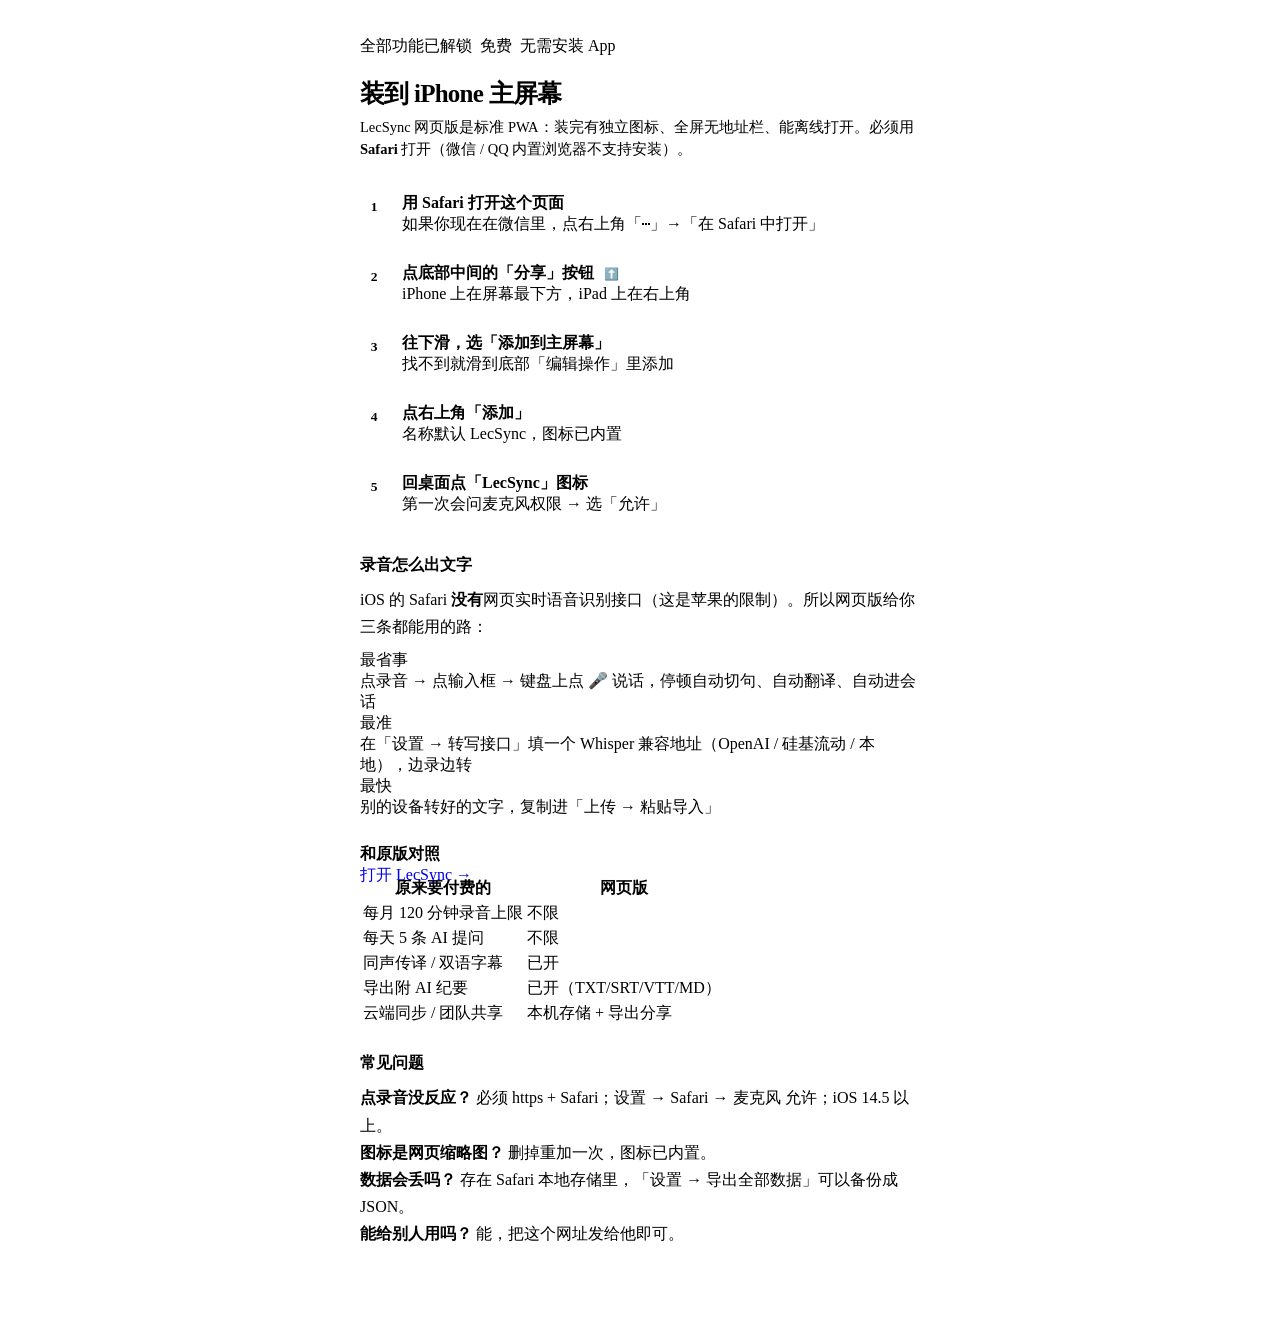
==== ios.html @ d0fb8915 "add ios.html" ====
<!doctype html>
<html lang="zh-CN">
<head>
<meta charset="utf-8">
<title>iPhone 安装指南 · LecSync</title>
<meta name="viewport" content="width=device-width,initial-scale=1,viewport-fit=cover">
<meta name="apple-mobile-web-app-capable" content="yes">
<meta name="apple-mobile-web-app-title" content="LecSync">
<meta name="theme-color" content="#ffffff">
<link rel="manifest" href="manifest.webmanifest">
<link rel="apple-touch-icon" href="icon-180.png">
<link rel="stylesheet" href="assets/css/app.css">
<style>
  .wrap{max-width:560px;margin:0 auto;padding:calc(env(safe-area-inset-top,0px) + 28px) 20px calc(env(safe-area-inset-bottom,0px) + 30px)}
  .step{display:flex;gap:14px;padding:14px 0;border-bottom:1px solid var(--line)}
  .step:last-child{border-bottom:0}
  .num{width:28px;height:28px;border-radius:9px;background:var(--accent);color:var(--accent-ink);display:grid;place-items:center;font-weight:700;font-size:13.5px;flex:none}
  .cta{position:sticky;bottom:0;padding:14px 0 calc(env(safe-area-inset-bottom,0px) + 14px);background:linear-gradient(to top,var(--bg) 60%,transparent)}
  .kbd{font-family:var(--mono);font-size:12px;background:var(--surface-2);padding:2px 6px;border-radius:6px}
  h1{font-size:25px;font-weight:740;letter-spacing:-.03em;margin:0 0 6px}
  .lead{font-size:14.5px;color:var(--text-2);line-height:1.55;margin:0 0 18px}
  .badge-row{display:flex;gap:8px;flex-wrap:wrap;margin-bottom:20px}
</style>
</head>
<body>
<div class="wrap">
  <div class="badge-row">
    <span class="badge pro">全部功能已解锁</span>
    <span class="badge ok">免费</span>
    <span class="badge">无需安装 App</span>
  </div>
  <h1>装到 iPhone 主屏幕</h1>
  <p class="lead">LecSync 网页版是标准 PWA：装完有独立图标、全屏无地址栏、能离线打开。必须用 <b>Safari</b> 打开（微信 / QQ 内置浏览器不支持安装）。</p>

  <div class="card">
    <div class="step"><div class="num">1</div><div>
      <div class="small" style="font-weight:660">用 Safari 打开这个页面</div>
      <div class="tiny dim">如果你现在在微信里，点右上角「⋯」→「在 Safari 中打开」</div>
    </div></div>
    <div class="step"><div class="num">2</div><div>
      <div class="small" style="font-weight:660">点底部中间的「分享」按钮 <span class="kbd">⬆️</span></div>
      <div class="tiny dim">iPhone 上在屏幕最下方，iPad 上在右上角</div>
    </div></div>
    <div class="step"><div class="num">3</div><div>
      <div class="small" style="font-weight:660">往下滑，选「添加到主屏幕」</div>
      <div class="tiny dim">找不到就滑到底部「编辑操作」里添加</div>
    </div></div>
    <div class="step"><div class="num">4</div><div>
      <div class="small" style="font-weight:660">点右上角「添加」</div>
      <div class="tiny dim">名称默认 LecSync，图标已内置</div>
    </div></div>
    <div class="step"><div class="num">5</div><div>
      <div class="small" style="font-weight:660">回桌面点「LecSync」图标</div>
      <div class="tiny dim">第一次会问麦克风权限 → 选「允许」</div>
    </div></div>
  </div>

  <h2 style="font-size:16px;font-weight:700;margin:26px 0 10px">录音怎么出文字</h2>
  <div class="card">
    <div class="tiny muted" style="line-height:1.7">
      iOS 的 Safari <b>没有</b>网页实时语音识别接口（这是苹果的限制）。所以网页版给你三条都能用的路：
    </div>
    <div class="stack" style="margin-top:10px">
      <div class="row" style="gap:10px"><span class="badge ok">最省事</span><div class="small">点录音 → 点输入框 → 键盘上点 🎤 说话，停顿自动切句、自动翻译、自动进会话</div></div>
      <div class="row" style="gap:10px"><span class="badge">最准</span><div class="small">在「设置 → 转写接口」填一个 Whisper 兼容地址（OpenAI / 硅基流动 / 本地），边录边转</div></div>
      <div class="row" style="gap:10px"><span class="badge">最快</span><div class="small">别的设备转好的文字，复制进「上传 → 粘贴导入」</div></div>
    </div>
  </div>

  <h2 style="font-size:16px;font-weight:700;margin:26px 0 10px">和原版对照</h2>
  <div class="card" style="padding:0">
    <table class="min">
      <tr><th>原来要付费的</th><th>网页版</th></tr>
      <tr><td>每月 120 分钟录音上限</td><td>不限</td></tr>
      <tr><td>每天 5 条 AI 提问</td><td>不限</td></tr>
      <tr><td>同声传译 / 双语字幕</td><td>已开</td></tr>
      <tr><td>导出附 AI 纪要</td><td>已开（TXT/SRT/VTT/MD）</td></tr>
      <tr><td>云端同步 / 团队共享</td><td>本机存储 + 导出分享</td></tr>
    </table>
  </div>

  <h2 style="font-size:16px;font-weight:700;margin:26px 0 10px">常见问题</h2>
  <div class="card">
    <div class="stack sm tiny" style="line-height:1.7">
      <div><b>点录音没反应？</b> 必须 https + Safari；设置 → Safari → 麦克风 允许；iOS 14.5 以上。</div>
      <div><b>图标是网页缩略图？</b> 删掉重加一次，图标已内置。</div>
      <div><b>数据会丢吗？</b> 存在 Safari 本地存储里，「设置 → 导出全部数据」可以备份成 JSON。</div>
      <div><b>能给别人用吗？</b> 能，把这个网址发给他即可。</div>
    </div>
  </div>

  <div class="cta">
    <a class="btn primary block" href="./index.html" style="text-decoration:none">打开 LecSync →</a>
  </div>
</div>
</body>
</html>
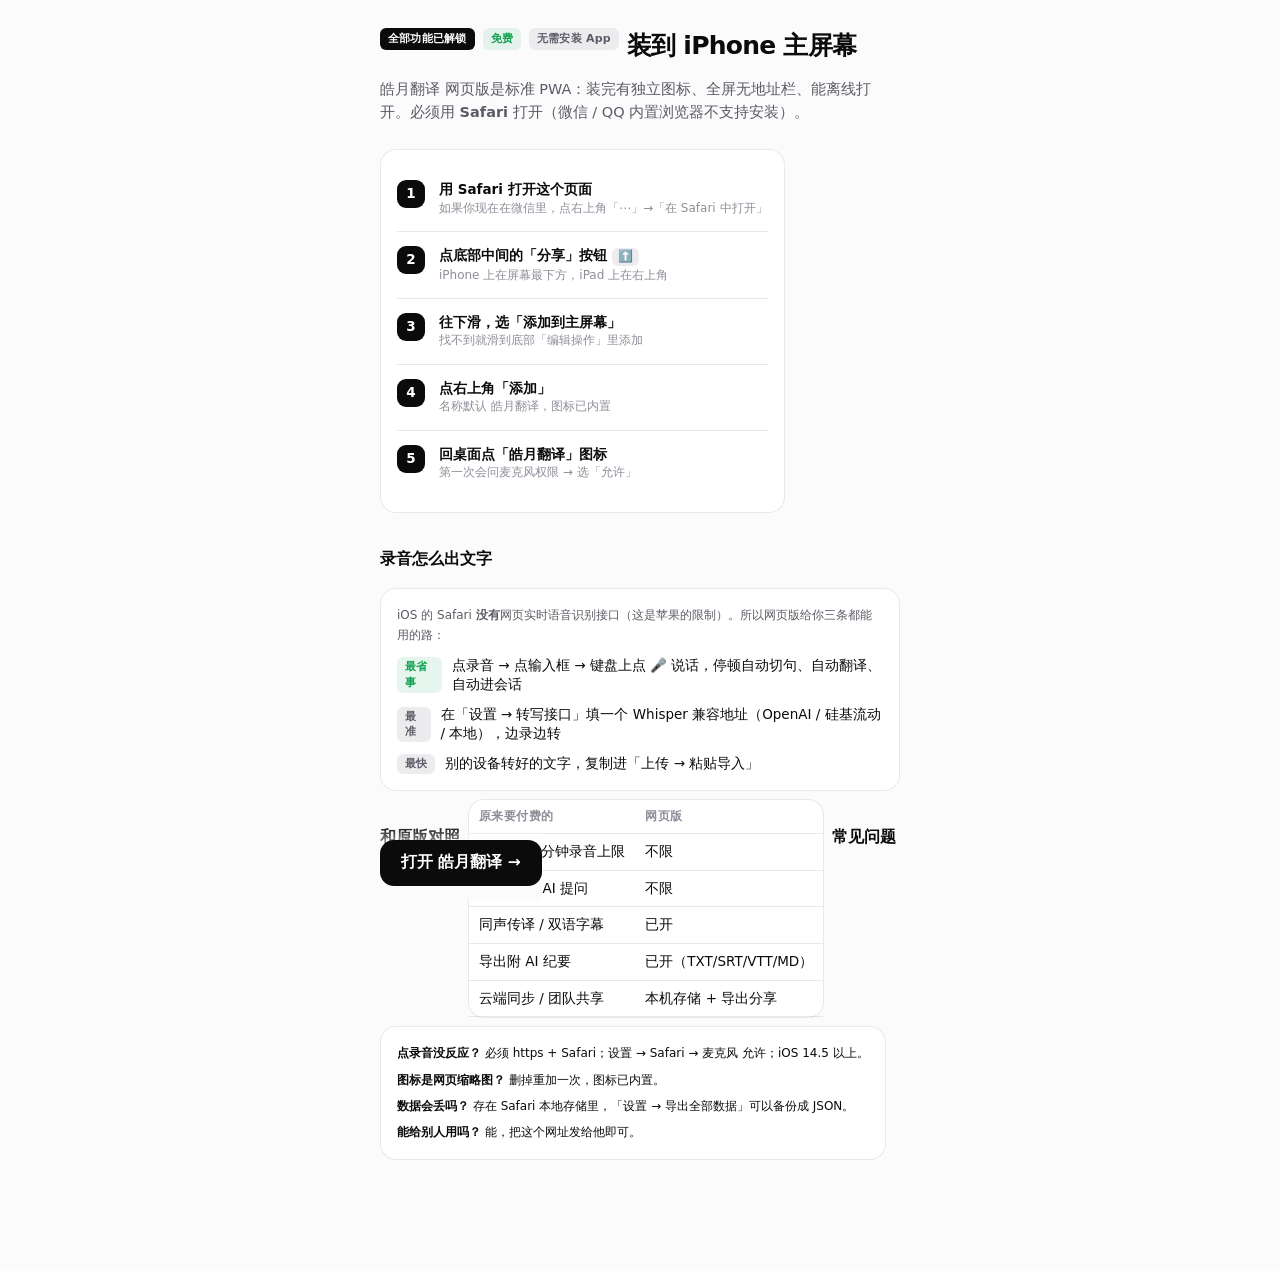
==== commit faa7e08e: "add ios.html" ====
--- a/ios.html
+++ b/ios.html
@@ -2,10 +2,10 @@
 <html lang="zh-CN">
 <head>
 <meta charset="utf-8">
-<title>iPhone 安装指南 · LecSync</title>
+<title>iPhone 安装指南 · 皓月翻译</title>
 <meta name="viewport" content="width=device-width,initial-scale=1,viewport-fit=cover">
 <meta name="apple-mobile-web-app-capable" content="yes">
-<meta name="apple-mobile-web-app-title" content="LecSync">
+<meta name="apple-mobile-web-app-title" content="皓月翻译">
 <meta name="theme-color" content="#ffffff">
 <link rel="manifest" href="manifest.webmanifest">
 <link rel="apple-touch-icon" href="icon-180.png">
@@ -30,7 +30,7 @@
     <span class="badge">无需安装 App</span>
   </div>
   <h1>装到 iPhone 主屏幕</h1>
-  <p class="lead">LecSync 网页版是标准 PWA：装完有独立图标、全屏无地址栏、能离线打开。必须用 <b>Safari</b> 打开（微信 / QQ 内置浏览器不支持安装）。</p>
+  <p class="lead">皓月翻译 网页版是标准 PWA：装完有独立图标、全屏无地址栏、能离线打开。必须用 <b>Safari</b> 打开（微信 / QQ 内置浏览器不支持安装）。</p>
 
   <div class="card">
     <div class="step"><div class="num">1</div><div>
@@ -47,10 +47,10 @@
     </div></div>
     <div class="step"><div class="num">4</div><div>
       <div class="small" style="font-weight:660">点右上角「添加」</div>
-      <div class="tiny dim">名称默认 LecSync，图标已内置</div>
+      <div class="tiny dim">名称默认 皓月翻译，图标已内置</div>
     </div></div>
     <div class="step"><div class="num">5</div><div>
-      <div class="small" style="font-weight:660">回桌面点「LecSync」图标</div>
+      <div class="small" style="font-weight:660">回桌面点「皓月翻译」图标</div>
       <div class="tiny dim">第一次会问麦克风权限 → 选「允许」</div>
     </div></div>
   </div>
@@ -90,7 +90,7 @@
   </div>
 
   <div class="cta">
-    <a class="btn primary block" href="./index.html" style="text-decoration:none">打开 LecSync →</a>
+    <a class="btn primary block" href="./index.html" style="text-decoration:none">打开 皓月翻译 →</a>
   </div>
 </div>
 </body>
--- a/assets/css/app.css
+++ b/assets/css/app.css
@@ -0,0 +1,326 @@
+/* LecSync Web · design system
+   monochrome (matches LecSync wordmark icon) + live-red + soft neutral surfaces */
+:root{
+  --bg:#fbfbfc; --bg-elev:#ffffff; --surface:#f4f4f6; --surface-2:#ececef;
+  --text:#0b0b0c; --text-2:#5c5c66; --text-3:#8e8e99;
+  --line:rgba(0,0,0,.085); --line-strong:rgba(0,0,0,.14);
+  --accent:#0b0b0c; --accent-ink:#ffffff;
+  --live:#ff3b30; --live-soft:rgba(255,59,48,.1);
+  --ok:#12a150; --ok-soft:rgba(18,161,80,.1);
+  --warn:#b26a00;
+  --blue:#2f6df6;
+  --radius:16px; --radius-sm:12px; --radius-lg:24px;
+  --tab-h:62px;
+  --sat:env(safe-area-inset-top,0px); --sab:env(safe-area-inset-bottom,0px);
+  --font:-apple-system,BlinkMacSystemFont,"SF Pro Text","Helvetica Neue","PingFang SC","Hiragino Sans GB","Microsoft YaHei",system-ui,sans-serif;
+  --mono:ui-monospace,SFMono-Regular,Menlo,Consolas,monospace;
+}
+@media (prefers-color-scheme:dark){
+  :root[data-theme="auto"]{
+    --bg:#0a0a0b; --bg-elev:#121214; --surface:#1a1a1d; --surface-2:#232327;
+    --text:#f4f4f5; --text-2:#a5a5ad; --text-3:#75757e;
+    --line:rgba(255,255,255,.1); --line-strong:rgba(255,255,255,.18);
+    --accent:#f4f4f5; --accent-ink:#0a0a0b; --live:#ff453a;
+    --blue:#6a9bff;
+  }
+}
+:root[data-theme="dark"]{
+  --bg:#0a0a0b; --bg-elev:#121214; --surface:#1a1a1d; --surface-2:#232327;
+  --text:#f4f4f5; --text-2:#a5a5ad; --text-3:#75757e;
+  --line:rgba(255,255,255,.1); --line-strong:rgba(255,255,255,.18);
+  --accent:#f4f4f5; --accent-ink:#0a0a0b; --live:#ff453a; --blue:#6a9bff;
+}
+*,*::before,*::after{box-sizing:border-box;-webkit-tap-highlight-color:transparent}
+html,body{margin:0;padding:0;height:100%}
+body{
+  background:var(--bg); color:var(--text); font-family:var(--font);
+  font-size:16px; line-height:1.45; -webkit-font-smoothing:antialiased;
+  overscroll-behavior-y:none;
+}
+button{font:inherit;color:inherit;background:none;border:0;padding:0;cursor:pointer}
+input,textarea,select{font:inherit;color:inherit}
+a{color:var(--blue);text-decoration:none}
+img{max-width:100%;display:block}
+::selection{background:var(--accent);color:var(--accent-ink)}
+
+/* ---------- shell ---------- */
+#app{display:flex;flex-direction:column;height:100dvh;max-width:640px;margin:0 auto;position:relative;background:var(--bg)}
+@media (min-width:700px){
+  #app{border-left:1px solid var(--line);border-right:1px solid var(--line)}
+}
+.view{flex:1;overflow-y:auto;overflow-x:hidden;-webkit-overflow-scrolling:touch;padding-bottom:calc(var(--tab-h) + var(--sab) + 12px);scroll-behavior:smooth}
+.view.no-tab{padding-bottom:calc(var(--sab) + 16px)}
+.view.pad{padding-left:18px;padding-right:18px}
+.view::-webkit-scrollbar{width:0}
+
+/* header */
+.hdr{position:sticky;top:0;z-index:30;display:flex;align-items:center;gap:12px;
+  padding:calc(var(--sat) + 10px) 16px 10px;background:color-mix(in srgb,var(--bg) 82%,transparent);
+  backdrop-filter:saturate(180%) blur(18px);-webkit-backdrop-filter:saturate(180%) blur(18px);
+  border-bottom:1px solid transparent}
+.hdr.bordered{border-bottom-color:var(--line)}
+.hdr .h-title{font-size:17px;font-weight:650;letter-spacing:-.01em;flex:1;min-width:0;
+  white-space:nowrap;overflow:hidden;text-overflow:ellipsis}
+.hdr .h-title small{display:block;font-size:12px;font-weight:500;color:var(--text-3);letter-spacing:0}
+.iconbtn{width:38px;height:38px;border-radius:12px;display:grid;place-items:center;color:var(--text);
+  transition:background .15s}
+.iconbtn:active{background:var(--surface)}
+.iconbtn svg{width:21px;height:21px}
+.hdr-actions{display:flex;gap:2px;align-items:center}
+
+/* tab bar */
+.tabbar{position:fixed;left:0;right:0;bottom:0;z-index:40;
+  display:grid;grid-template-columns:repeat(4,1fr);align-items:end;
+  height:calc(var(--tab-h) + var(--sab));padding-bottom:var(--sab);
+  background:color-mix(in srgb,var(--bg-elev) 88%,transparent);
+  backdrop-filter:saturate(180%) blur(22px);-webkit-backdrop-filter:saturate(180%) blur(22px);
+  border-top:1px solid var(--line)}
+@media (min-width:700px){.tabbar{max-width:640px;margin:0 auto}}
+.tab{display:flex;flex-direction:column;align-items:center;justify-content:center;gap:3px;
+  height:var(--tab-h);color:var(--text-3);font-size:10.5px;font-weight:600;letter-spacing:.01em}
+.tab svg{width:23px;height:23px;stroke-width:1.9}
+.tab.on{color:var(--text)}
+.tab.on svg{stroke-width:2.15}
+.tab .dotwrap{position:relative}
+.tab .dot{position:absolute;top:-2px;right:-4px;width:7px;height:7px;border-radius:50%;background:var(--live);display:none}
+.tab.rec .dotwrap.on .dot{display:block}
+
+/* ---------- primitives ---------- */
+.card{background:var(--bg-elev);border:1px solid var(--line);border-radius:var(--radius);padding:16px}
+.card.flat{background:var(--surface);border-color:transparent}
+.row{display:flex;align-items:center;gap:12px}
+.row.between{justify-content:space-between}
+.col{display:flex;flex-direction:column}
+.grow{flex:1;min-width:0}
+.muted{color:var(--text-2)}
+.dim{color:var(--text-3)}
+.tiny{font-size:12px}
+.small{font-size:13.5px}
+.mono{font-family:var(--mono);font-variant-numeric:tabular-nums}
+.ellip{white-space:nowrap;overflow:hidden;text-overflow:ellipsis}
+.center{text-align:center}
+.stack{display:flex;flex-direction:column;gap:10px}
+.stack.lg{gap:16px}
+.stack.sm{gap:6px}
+.wrap{display:flex;flex-wrap:wrap;gap:8px}
+.hidden{display:none!important}
+.spacer{height:12px}
+hr.sep{border:0;border-top:1px solid var(--line);margin:0}
+
+.btn{display:inline-flex;align-items:center;justify-content:center;gap:8px;height:46px;padding:0 20px;
+  border-radius:14px;font-weight:640;font-size:15.5px;background:var(--surface);color:var(--text);
+  border:1px solid transparent;transition:transform .12s,background .15s}
+.btn:active{transform:scale(.98)}
+.btn.primary{background:var(--accent);color:var(--accent-ink)}
+.btn.ghost{background:transparent;border-color:var(--line-strong)}
+.btn.danger{background:var(--live-soft);color:var(--live)}
+.btn.block{display:flex;width:100%}
+.btn.sm{height:36px;padding:0 14px;font-size:13.5px;border-radius:11px}
+.btn[disabled]{opacity:.45;pointer-events:none}
+.btn svg{width:18px;height:18px}
+
+.chip{display:inline-flex;align-items:center;gap:6px;height:32px;padding:0 12px;border-radius:999px;
+  background:var(--surface);color:var(--text-2);font-size:13px;font-weight:560;border:1px solid transparent;white-space:nowrap}
+.chip.on{background:var(--accent);color:var(--accent-ink)}
+.chip.ghost{background:transparent;border-color:var(--line-strong)}
+.badge{display:inline-flex;align-items:center;gap:5px;padding:2px 8px;border-radius:6px;
+  font-size:11px;font-weight:700;letter-spacing:.02em;background:var(--surface-2);color:var(--text-2)}
+.badge.pro{background:var(--accent);color:var(--accent-ink)}
+.badge.live{background:var(--live-soft);color:var(--live)}
+.badge.ok{background:var(--ok-soft);color:var(--ok)}
+.kbd{font-family:var(--mono);font-size:11px;padding:1px 5px;border-radius:5px;background:var(--surface-2)}
+
+.field{display:flex;flex-direction:column;gap:7px}
+.field label{font-size:12.5px;font-weight:600;color:var(--text-2);letter-spacing:.01em}
+.input,textarea.input,select.input{width:100%;background:var(--surface);border:1px solid transparent;
+  border-radius:12px;padding:12px 14px;font-size:15.5px;outline:none;transition:border-color .15s,background .15s}
+.input:focus{border-color:var(--line-strong);background:var(--bg-elev)}
+textarea.input{resize:vertical;min-height:96px;line-height:1.55}
+select.input{appearance:none;background-image:url("data:image/svg+xml,%3Csvg xmlns='http://www.w3.org/2000/svg' width='12' height='8' viewBox='0 0 12 8'%3E%3Cpath d='M1 1.5 6 6.5 11 1.5' stroke='%238e8e99' stroke-width='1.6' fill='none' stroke-linecap='round'/%3E%3C/svg%3E");
+  background-repeat:no-repeat;background-position:right 14px center;padding-right:38px}
+
+.list{background:var(--bg-elev);border:1px solid var(--line);border-radius:var(--radius);overflow:hidden}
+.item{display:flex;align-items:center;gap:13px;padding:13px 15px;border-bottom:1px solid var(--line);
+  background:var(--bg-elev);width:100%;text-align:left;min-height:56px}
+.item:last-child{border-bottom:0}
+.item:active{background:var(--surface)}
+.item .ico{width:34px;height:34px;border-radius:10px;background:var(--surface);display:grid;place-items:center;flex:none;color:var(--text)}
+.item .ico svg{width:18px;height:18px}
+.item .t{font-size:15px;font-weight:560}
+.item .s{font-size:12.5px;color:var(--text-3);margin-top:1px}
+.item .chev{color:var(--text-3);flex:none}
+.item .val{color:var(--text-3);font-size:14px}
+
+.switch{position:relative;width:50px;height:30px;border-radius:999px;background:var(--surface-2);flex:none;transition:background .2s}
+.switch::after{content:"";position:absolute;top:3px;left:3px;width:24px;height:24px;border-radius:50%;
+  background:#fff;box-shadow:0 1px 3px rgba(0,0,0,.28);transition:transform .2s}
+.switch.on{background:var(--ok)}
+.switch.on::after{transform:translateX(20px)}
+
+/* sheet / modal */
+.scrim{position:fixed;inset:0;background:rgba(0,0,0,.42);z-index:80;opacity:0;animation:fade .18s forwards}
+@keyframes fade{to{opacity:1}}
+.sheet{position:fixed;left:0;right:0;bottom:0;z-index:81;max-width:640px;margin:0 auto;
+  background:var(--bg-elev);border-radius:22px 22px 0 0;padding:10px 16px calc(16px + var(--sab));
+  max-height:86dvh;overflow-y:auto;animation:up .24s cubic-bezier(.2,.9,.25,1)}
+@keyframes up{from{transform:translateY(24px);opacity:.6}to{transform:none;opacity:1}}
+.sheet .grab{width:38px;height:4px;border-radius:99px;background:var(--line-strong);margin:2px auto 12px}
+.sheet h3{margin:0 0 10px;font-size:17px;font-weight:680;letter-spacing:-.01em}
+.modal{position:fixed;inset:0;z-index:90;display:grid;place-items:center;padding:24px}
+.modal .box{background:var(--bg-elev);border-radius:20px;padding:22px;width:100%;max-width:380px;
+  box-shadow:0 20px 60px rgba(0,0,0,.28);animation:pop .2s}
+@keyframes pop{from{transform:scale(.96);opacity:.7}to{transform:none;opacity:1}}
+
+/* toast */
+#toasts{position:fixed;left:0;right:0;bottom:calc(var(--tab-h) + var(--sab) + 14px);z-index:120;
+  display:flex;flex-direction:column;align-items:center;gap:8px;pointer-events:none;padding:0 20px}
+.toast{background:rgba(20,20,22,.94);color:#fff;font-size:13.5px;font-weight:520;padding:10px 16px;
+  border-radius:12px;max-width:100%;box-shadow:0 8px 24px rgba(0,0,0,.3);animation:tin .18s}
+@keyframes tin{from{transform:translateY(8px);opacity:0}to{transform:none;opacity:1}}
+
+/* empty state */
+.empty{display:flex;flex-direction:column;align-items:center;text-align:center;gap:10px;padding:52px 24px;color:var(--text-3)}
+.empty svg{width:44px;height:44px;stroke-width:1.4;opacity:.6}
+.empty .t{font-size:15.5px;font-weight:620;color:var(--text)}
+.empty .s{font-size:13px;max-width:280px;line-height:1.5}
+
+/* ---------- record screen ---------- */
+.rec-hero{padding:8px 18px 0}
+.rec-top{display:flex;align-items:center;justify-content:space-between;gap:10px}
+.rec-title{font-size:26px;font-weight:720;letter-spacing:-.03em;line-height:1.15;margin:6px 0 2px}
+.rec-sub{font-size:13px;color:var(--text-3)}
+.timer{font-family:var(--mono);font-size:44px;font-weight:300;letter-spacing:-.02em;
+  font-variant-numeric:tabular-nums;margin:18px 0 0;display:flex;align-items:baseline;gap:8px}
+.timer .ms{font-size:18px;color:var(--text-3)}
+.wave{display:flex;align-items:center;justify-content:center;gap:4px;height:44px;margin:14px 0 2px}
+.wave i{width:3px;background:var(--text-3);border-radius:99px;min-height:3px;opacity:.26;
+  transition:height .12s linear,opacity .2s,background .2s}
+.wave.live i{background:var(--live);opacity:.85}
+.wave i.hot{opacity:1}
+.rec-actions{display:flex;align-items:center;justify-content:center;gap:22px;padding:20px 0 8px}
+.recbtn{width:78px;height:78px;border-radius:50%;background:var(--live);display:grid;place-items:center;
+  box-shadow:0 8px 26px rgba(255,59,48,.34);transition:transform .12s}
+.recbtn:active{transform:scale(.94)}
+.recbtn .sq{width:26px;height:26px;border-radius:7px;background:#fff}
+.recbtn.paused{background:var(--text-3);box-shadow:none}
+.recbtn .tri{width:0;height:0;border-left:24px solid #fff;border-top:14px solid transparent;border-bottom:14px solid transparent;margin-left:5px}
+.sidebtn{width:52px;height:52px;border-radius:50%;background:var(--surface);display:grid;place-items:center;color:var(--text)}
+.sidebtn.on{background:var(--accent);color:var(--accent-ink)}
+.sidebtn svg{width:22px;height:22px}
+
+.live-card{background:var(--bg-elev);border:1px solid var(--line);border-radius:var(--radius);padding:14px;margin-top:14px}
+.live-lines{display:flex;flex-direction:column;gap:8px;max-height:34dvh;overflow-y:auto;scroll-behavior:smooth}
+.line{display:flex;gap:10px;font-size:15.5px;line-height:1.5}
+.line .ts{font-family:var(--mono);font-size:11px;color:var(--text-3);padding-top:4px;flex:none;width:42px}
+.line .tx{flex:1}
+.line .tr{display:block;color:var(--text-2);font-size:13.5px;margin-top:3px}
+.line.interim .tx{color:var(--text-3);font-style:italic}
+.line .mark{color:var(--warn);margin-left:4px}
+.assist{border-left:2.5px solid var(--blue);padding:2px 0 2px 12px;font-size:13.5px;color:var(--text-2);margin-top:6px}
+.assist b{color:var(--text);font-weight:640}
+.assist .q{color:var(--text-3);font-size:12px;margin-top:2px}
+
+.quotacard{display:flex;align-items:center;gap:12px;background:var(--surface);border-radius:14px;padding:12px 14px;margin-top:14px}
+.quotacard .bar{height:5px;border-radius:99px;background:var(--surface-2);overflow:hidden;flex:1}
+.quotacard .bar i{display:block;height:100%;background:var(--ok);width:100%}
+
+/* transcripts */
+.tr-line{display:flex;align-items:flex-start;gap:12px;padding:12px 0;border-bottom:1px solid var(--line)}
+.tr-line:last-child{border-bottom:0}
+.tr-line .ts{font-family:var(--mono);font-size:11px;color:var(--text-3);width:44px;flex:none;padding-top:3px}
+.tr-line .tx{flex:1;font-size:15.5px;line-height:1.6}
+.tr-line .tx mark{background:rgba(255,214,0,.35);color:inherit;border-radius:3px;padding:0 2px}
+.tr-line .tr{display:block;font-size:13.5px;color:var(--text-2);margin-top:4px;padding-left:0}
+.tr-line .spk{font-size:11px;font-weight:700;color:var(--text-3);letter-spacing:.03em;text-transform:uppercase}
+.tr-line.hit{background:var(--surface)}
+
+/* digest */
+.digest h4{margin:18px 0 8px;font-size:13px;text-transform:uppercase;letter-spacing:.06em;color:var(--text-3);font-weight:700}
+.digest h4:first-child{margin-top:4px}
+.digest ul{margin:0;padding-left:20px;display:flex;flex-direction:column;gap:7px}
+.digest li{font-size:15px;line-height:1.55}
+.digest p{font-size:15px;line-height:1.62;margin:0 0 10px;white-space:pre-wrap}
+.kw{display:inline-block;background:var(--surface);border-radius:8px;padding:4px 9px;font-size:13px;margin:0 6px 6px 0}
+.tl{display:flex;align-items:flex-start;gap:12px;padding:7px 0}
+.tl .t{font-family:var(--mono);font-size:11.5px;color:var(--text-3);width:46px;flex:none;padding-top:2px}
+.tl .d{font-size:14px;flex:1}
+table.min{width:100%;border-collapse:collapse;font-size:13.5px}
+table.min th,table.min td{text-align:left;padding:8px 10px;border-bottom:1px solid var(--line);vertical-align:top}
+table.min th{color:var(--text-3);font-weight:650;font-size:12px;text-transform:uppercase;letter-spacing:.04em}
+
+/* segments / tabs */
+.seg{display:flex;background:var(--surface);border-radius:12px;padding:3px;gap:2px;margin:0 18px 12px}
+.seg button{flex:1;height:34px;border-radius:9px;font-size:13.5px;font-weight:600;color:var(--text-2)}
+.seg button.on{background:var(--bg-elev);color:var(--text);box-shadow:0 1px 3px rgba(0,0,0,.1)}
+
+/* chat */
+.chat{display:flex;flex-direction:column;gap:12px;padding:4px 0}
+.msg{max-width:88%;padding:11px 14px;border-radius:16px;font-size:15.3px;line-height:1.55;white-space:pre-wrap;word-break:break-word}
+.msg.me{align-self:flex-end;background:var(--accent);color:var(--accent-ink);border-bottom-right-radius:5px}
+.msg.ai{align-self:flex-start;background:var(--surface);border-bottom-left-radius:5px}
+.msg .cite{display:block;margin-top:7px;font-size:12px;color:var(--text-3);border-top:1px solid var(--line);padding-top:6px}
+.composer{position:sticky;bottom:0;display:flex;gap:8px;align-items:flex-end;padding:10px 14px calc(10px + var(--sab));
+  background:color-mix(in srgb,var(--bg) 88%,transparent);backdrop-filter:blur(14px);border-top:1px solid var(--line)}
+.composer textarea{flex:1;min-height:44px;max-height:130px;padding:11px 14px;border-radius:14px;
+  background:var(--surface);border:1px solid transparent;resize:none;outline:none;font-size:15.5px;line-height:1.4}
+.composer .send{width:44px;height:44px;border-radius:14px;background:var(--accent);color:var(--accent-ink);display:grid;place-items:center;flex:none}
+.composer .mic{width:44px;height:44px;border-radius:14px;background:var(--surface);display:grid;place-items:center;flex:none}
+.composer .send svg,.composer .mic svg{width:20px;height:20px}
+.typing{display:inline-flex;gap:4px;align-items:center;height:18px}
+.typing i{width:6px;height:6px;border-radius:50%;background:var(--text-3);animation:bl 1.2s infinite}
+.typing i:nth-child(2){animation-delay:.15s}
+.typing i:nth-child(3){animation-delay:.3s}
+@keyframes bl{0%,60%,100%{opacity:.3;transform:translateY(0)}30%{opacity:1;transform:translateY(-3px)}}
+
+/* misc cards */
+.hero-card{background:var(--accent);color:var(--accent-ink);border-radius:20px;padding:20px;position:relative;overflow:hidden}
+.hero-card .t{font-size:20px;font-weight:700;letter-spacing:-.02em}
+.hero-card .s{font-size:13px;opacity:.72;margin-top:5px;line-height:1.5}
+.hero-card .wave-deco{position:absolute;right:-30px;bottom:-30px;width:170px;height:170px;opacity:.13}
+.stat{flex:1;text-align:center}
+.stat .n{font-size:19px;font-weight:700;font-variant-numeric:tabular-nums;letter-spacing:-.01em}
+.stat .l{font-size:11.5px;color:var(--text-3);margin-top:1px}
+.avatar{width:52px;height:52px;border-radius:50%;background:var(--surface-2);display:grid;place-items:center;
+  font-weight:700;font-size:20px;color:var(--text-2);flex:none}
+
+/* fullscreen subtitle */
+#fsz{position:fixed;inset:0;z-index:200;background:#000;color:#fff;display:flex;flex-direction:column;
+  padding:calc(var(--sat) + 20px) 20px calc(var(--sab) + 20px)}
+#fsz .f-lines{flex:1;display:flex;flex-direction:column;justify-content:flex-end;gap:16px;overflow:hidden;
+  font-size:30px;line-height:1.35;font-weight:600}
+#fsz .f-lines .old{opacity:.42;font-size:22px;font-weight:500}
+#fsz .f-lines .cur{min-height:1em}
+#fsz .f-lines .trl{color:#8fd0ff;font-size:24px;font-weight:500;margin-top:6px}
+#fsz .f-bar{display:flex;justify-content:space-between;align-items:center;gap:12px;margin-top:14px;font-size:13px;color:rgba(255,255,255,.6)}
+
+/* onboarding */
+.ob{position:fixed;inset:0;z-index:150;background:var(--bg);display:flex;flex-direction:column;
+  padding:calc(var(--sat) + 20px) 26px calc(var(--sab) + 22px);max-width:640px;margin:0 auto}
+.ob .art{flex:1;display:grid;place-items:center;padding:10px 0}
+.ob h2{font-size:27px;font-weight:720;letter-spacing:-.03em;margin:0 0 10px;line-height:1.2}
+.ob p{font-size:15px;color:var(--text-2);line-height:1.55;margin:0 0 22px}
+.ob .dots{display:flex;gap:6px;justify-content:center;margin-bottom:18px}
+.ob .dots i{width:6px;height:6px;border-radius:99px;background:var(--line-strong);transition:all .2s}
+.ob .dots i.on{width:20px;background:var(--text)}
+
+/* login */
+.auth{max-width:420px;margin:0 auto;padding:calc(var(--sat) + 26px) 22px calc(var(--sab) + 20px)}
+.auth .logo{width:64px;height:64px;border-radius:18px;background:#000;display:grid;place-items:center;margin-bottom:18px}
+.auth .logo span{color:#fff;font-weight:800;font-size:17px;letter-spacing:-.02em}
+.auth h1{font-size:26px;font-weight:720;letter-spacing:-.03em;margin:0 0 6px}
+.auth .sub{font-size:14px;color:var(--text-3);margin:0 0 24px}
+
+/* import / drop */
+.drop{border:1.5px dashed var(--line-strong);border-radius:var(--radius);padding:26px;text-align:center;color:var(--text-3)}
+.drop svg{width:30px;height:30px;margin-bottom:8px;opacity:.6}
+
+/* progress */
+.prog{height:6px;border-radius:99px;background:var(--surface-2);overflow:hidden}
+.prog i{display:block;height:100%;background:var(--text);transition:width .25s}
+
+/* player */
+.player{display:flex;align-items:center;gap:12px;padding:10px 14px;background:var(--surface);border-radius:14px}
+.player button{width:36px;height:36px;border-radius:50%;background:var(--bg-elev);display:grid;place-items:center;flex:none}
+.player .seek{flex:1;height:4px;border-radius:99px;background:var(--surface-2);position:relative}
+.player .seek i{position:absolute;left:0;top:0;bottom:0;background:var(--text);border-radius:99px;width:0}
+.player .tm{font-family:var(--mono);font-size:11.5px;color:var(--text-3);flex:none}
